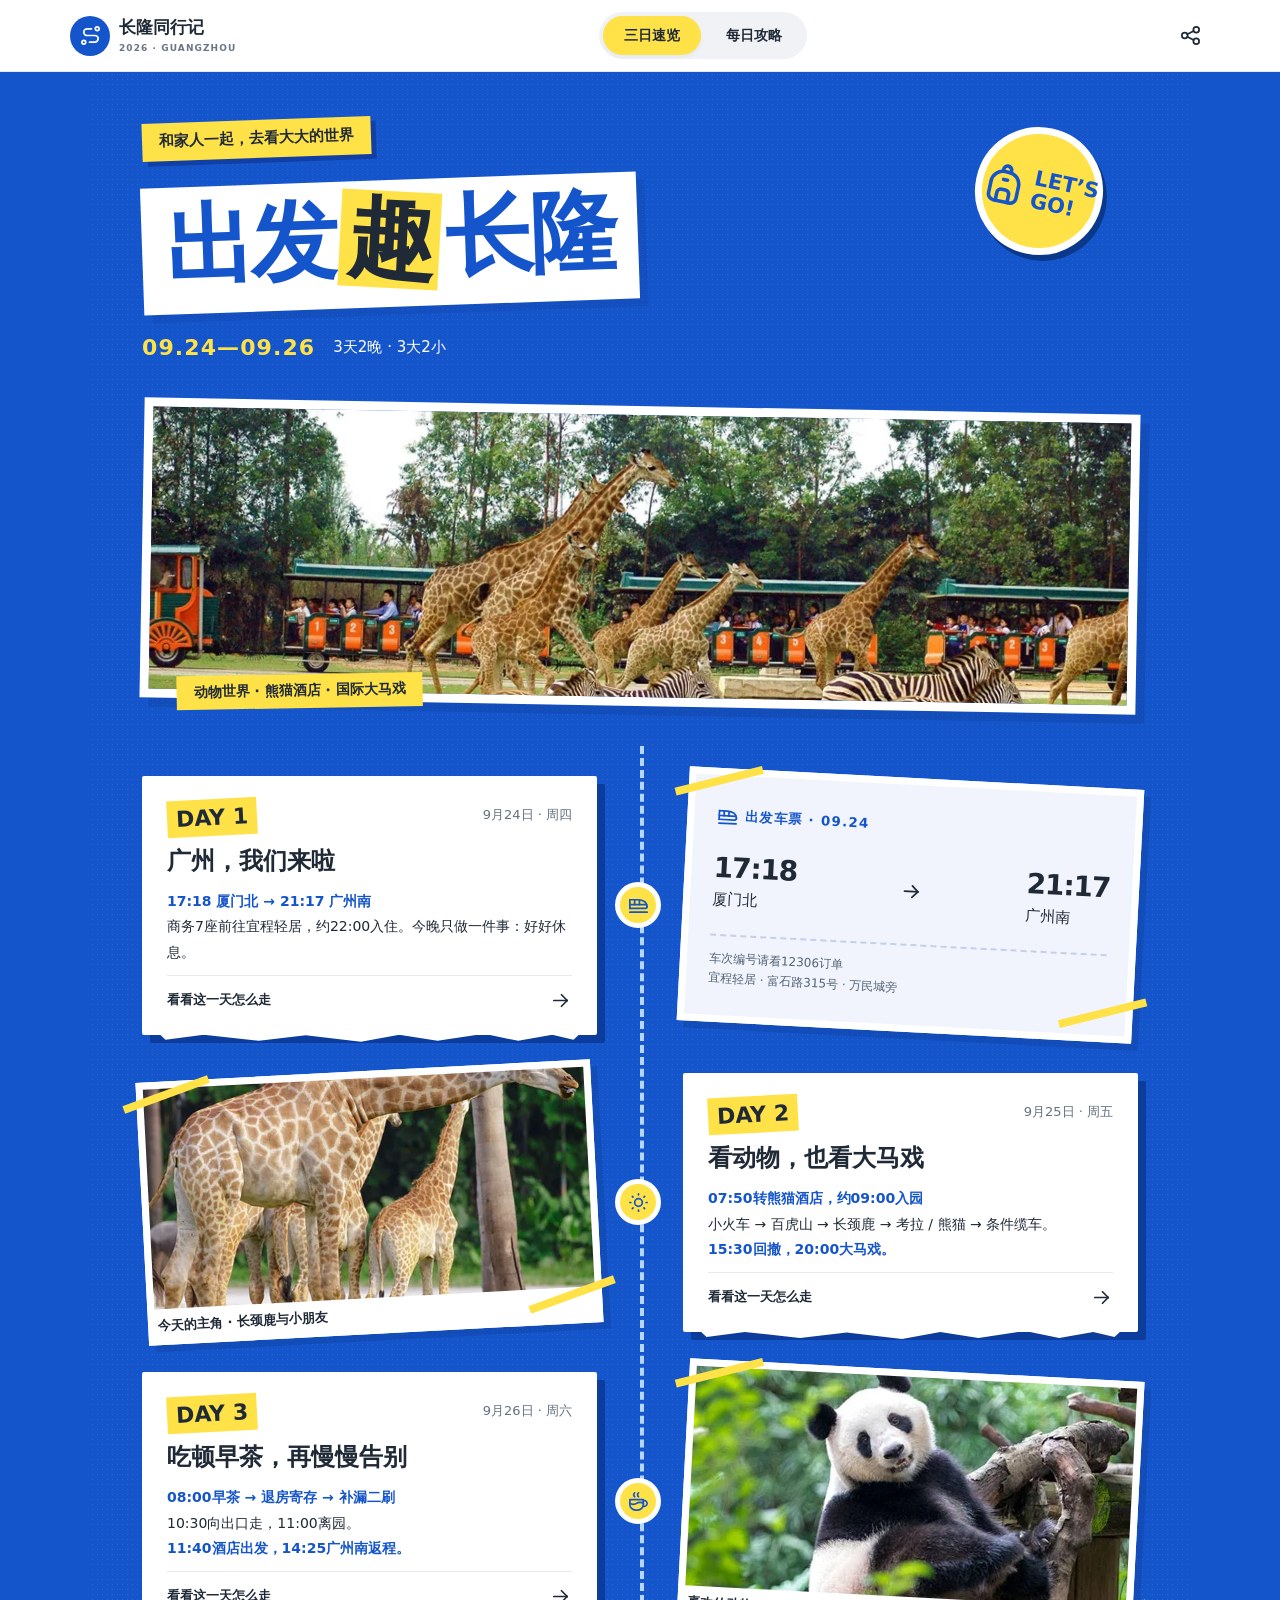
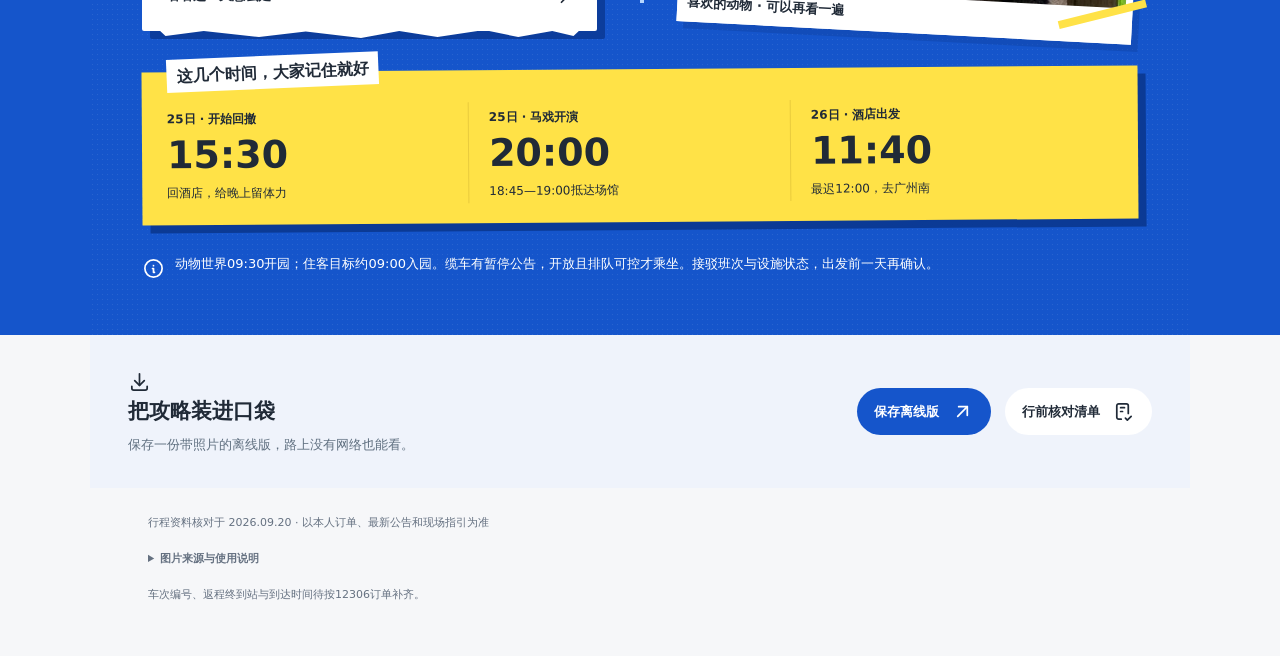
==== index.html @ e98b6d0e "Publish illustrated Chimelong family guide and offline edition" ====
<!doctype html>
<html lang="zh-CN">
<head><meta charset="utf-8"><meta name="viewport" content="width=device-width,initial-scale=1,viewport-fit=cover"><meta name="theme-color" content="#1754c7"><meta name="description" content="广州长隆亲子行，三天两晚的家庭旅行手册。三日速览、每日路线、缆车与大马戏安排。"><title>出发趣长隆 · 家庭旅行手册</title><link rel="stylesheet" href="style.css"></head>
<body>
<a class="skip" href="#content">跳到行程</a>
<header class="topbar"><a class="brand" href="#" aria-label="回到攻略首页"><span class="brand-icon" data-icon="route"></span><span>长隆同行记<small>2026 · GUANGZHOU</small></span></a><div class="mode-switch" role="tablist" aria-label="选择阅读版本"><button id="quick-tab" role="tab" aria-selected="true" aria-controls="quick" data-mode="quick">三日速览</button><button id="detail-tab" role="tab" aria-selected="false" aria-controls="detail" data-mode="detail">每日攻略</button></div><button class="icon-button share-btn" aria-label="分享攻略" data-icon="share"></button></header>
<main id="content">
<section id="quick" role="tabpanel" aria-labelledby="quick-tab">
 <div class="poster">
  <div class="poster-head"><div class="ribbon">和家人一起，去看大大的世界</div><h1>出发<span>趣</span>长隆</h1><div class="poster-meta"><b>09.24—09.26</b><span>3天2晚 · 3大2小</span></div><div class="hero-sticker"><span data-icon="backpack"></span><b>LET’S<br>GO!</b></div></div>
  <div class="photo-banner"><img src="assets/safari.webp" alt="长隆野生动物世界草原区的长颈鹿与斑马" width="1050" height="698"><span>动物世界 · 熊猫酒店 · 国际大马戏</span></div>
  <div class="journey" id="quick-days"></div>
  <div class="remember"><span class="paper-label">这几个时间，大家记住就好</span><div class="time-grid"><div><small>25日 · 开始回撤</small><b>15:30</b><p>回酒店，给晚上留体力</p></div><div><small>25日 · 马戏开演</small><b>20:00</b><p>18:45—19:00抵达场馆</p></div><div><small>26日 · 酒店出发</small><b>11:40</b><p>最迟12:00，去广州南</p></div></div></div>
  <div class="quick-note"><span data-icon="info-circle"></span><p>动物世界09:30开园；住客目标约09:00入园。缆车有暂停公告，开放且排队可控才乘坐。接驳班次与设施状态，出发前一天再确认。</p></div>
 </div>
</section>
<section id="detail" role="tabpanel" aria-labelledby="detail-tab" hidden>
 <div class="journal-cover"><img src="assets/safari.webp" alt="长隆野生动物世界草原区" width="1050" height="698"><div><span class="cover-tag">家庭旅行手册</span><h1>广州长隆，<br>和孩子慢慢玩。</h1><p>把喜欢的动物看两遍，把休息也排进行程。</p></div></div>
 <div class="journal-shell"><div class="trip-facts"><div><small>出行日期</small><b>9.24—9.26</b></div><div><small>同行人数</small><b>3大2小</b></div><div><small>旅行节奏</small><b>亲子慢游</b></div><div><small>核心体验</small><b>动物 + 马戏</b></div></div>
 <div class="journal-layout"><aside class="side-nav"><span>我们的三天</span><button data-day="0">01 · 抵达广州</button><button data-day="1">02 · 动物与马戏</button><button data-day="2">03 · 早茶与返程</button><a href="#handbook">随手查备忘</a><p>游览时间均为建议窗口，随孩子状态调整。</p></aside><div class="journal-main">
 <nav class="day-tabs" aria-label="每日行程" role="tablist"><button id="day-tab-0" role="tab" aria-controls="day-content" data-day="0" aria-selected="true">DAY 1<small>9月24日</small></button><button id="day-tab-1" role="tab" aria-controls="day-content" data-day="1" aria-selected="false">DAY 2<small>9月25日</small></button><button id="day-tab-2" role="tab" aria-controls="day-content" data-day="2" aria-selected="false">DAY 3<small>9月26日</small></button></nav>
 <article id="day-content" role="tabpanel" aria-labelledby="day-tab-0"></article>
 <section id="handbook"><h2><mark>随手查</mark>旅行备忘</h2><p class="muted">用到时点开，行程里的问题在这里找。</p><div id="note-groups"></div></section>
 </div></div></div>
</section>
<section class="travel-tools"><div><span data-icon="download"></span><h2>把攻略装进口袋</h2><p>保存一份带照片的离线版，路上没有网络也能看。</p></div><a class="download-button" href="offline.html" download="广州长隆亲子行_图文离线版.html">保存离线版 <span data-icon="arrow-up-right"></span></a><button class="checklist-button">行前核对清单 <span data-icon="checklist"></span></button></section>
</main>
<footer><p>行程资料核对于 2026.09.20 · 以本人订单、最新公告和现场指引为准</p><details><summary>图片来源与使用说明</summary><p>本页配图来自长隆官方网站，用于介绍相应目的地，并非本次旅行实拍；照片不代表设施当日开放状态。图片版权归原权利人所有。本攻略为家庭出行整理，与景区无隶属关系。</p><div id="credits"></div><p>界面图标：Tabler Icons（MIT）。<a href="https://github.com/tabler/tabler-icons" target="_blank" rel="noopener">查看图标来源</a></p></details><p>车次编号、返程终到站与到达时间待按12306订单补齐。</p></footer>
<dialog id="photo-dialog"><button class="close-dialog" aria-label="关闭照片" data-icon="x"></button><img alt=""><p></p></dialog>
<dialog id="check-dialog"><button class="close-dialog" aria-label="关闭清单" data-icon="x"></button><h2>出发前，再看一眼</h2><p class="muted">大家各自保存一份，现场少翻订单。</p><div id="check-items"></div><p class="check-progress" aria-live="polite"></p><small>勾选仅保存在当前设备；文件预览或隐私模式可能不保留。</small></dialog>
<div id="toast" role="status" aria-live="polite"></div><noscript><p>此图文版需要启用JavaScript显示时间轴。你也可以使用已经提供的PDF版攻略。</p></noscript>
<script src="icons.js"></script><script src="itinerary.js"></script><script src="app.js"></script>
</body></html>
---- style.css ----
/* Inspired by the supplied travel poster and travel-journal references.
   Poster: cobalt / yellow / paper. Journal: white / ink / yellow marker.
   Motion 2, density 4. Cards 18px; controls pills; poster paper stays square. */
:root{--blue:#1555cb;--deep:#103f9f;--yellow:#ffe247;--ink:#202a37;--muted:#657181;--line:#e8ebee;--green:#24846b;--nav:72px;color-scheme:light}*{box-sizing:border-box}html{scroll-behavior:smooth;scroll-padding-top:150px}body{margin:0;background:#f6f7f9;color:var(--ink);font-family:system-ui,-apple-system,"PingFang SC","Microsoft YaHei",sans-serif;line-height:1.7}button,a{-webkit-tap-highlight-color:transparent}button,input{font:inherit}button,a,summary{touch-action:manipulation}button{cursor:pointer}button:active{transform:scale(.98)}a{color:inherit}img{display:block;max-width:100%;object-fit:cover}.icon{width:23px;height:23px;flex-shrink:0;vertical-align:middle;stroke-width:1.8}button{color:inherit}button:focus-visible,a:focus-visible,summary:focus-visible{outline:3px solid #ee9710;outline-offset:4px}[hidden]{display:none!important}.skip{position:fixed;top:-60px;left:15px;background:white;padding:10px;z-index:100}.skip:focus{top:8px}.topbar{height:var(--nav);background:#fff;display:flex;align-items:center;justify-content:space-between;padding:0 max(24px,calc((100vw - 1140px)/2));gap:20px;position:sticky;top:0;z-index:20;border-bottom:1px solid var(--line)}.brand{display:flex;align-items:center;gap:9px;text-decoration:none;font-size:17px;font-weight:850;line-height:1.25;white-space:nowrap}.brand small{display:block;font-size:9px;color:#697687;letter-spacing:.12em;margin-top:5px}.brand-icon{width:40px;height:40px;display:grid;place-items:center;color:white;background:var(--blue);border-radius:50%}.mode-switch{display:flex;background:#f0f2f5;border-radius:30px;padding:4px;gap:4px}.mode-switch button{border:0;background:transparent;padding:8px 21px;font-weight:750;font-size:14px;border-radius:25px;white-space:nowrap}.mode-switch button[aria-selected=true]{background:var(--yellow);box-shadow:0 2px 4px #1829480d}.icon-button{height:40px;width:40px;border:0;background:transparent;border-radius:50%;display:grid;place-items:center}.icon-button:hover{background:#f1f3f7}#quick{background:var(--blue);overflow:hidden}.poster{max-width:1100px;margin:auto;padding:48px 52px 55px;background-color:var(--blue);background-image:radial-gradient(#ffffff16 .7px,transparent .7px);background-size:5px 5px}.poster-head{position:relative;padding-bottom:36px}.ribbon{display:table;font-size:15px;font-weight:850;background:var(--yellow);padding:6px 17px;transform:rotate(-2deg);margin-bottom:22px;box-shadow:5px 5px 0 #113fa5}.poster h1{display:table;position:relative;font-size:clamp(44px,7.5vw,88px);font-weight:950;letter-spacing:-.04em;line-height:1.35;background:#fff;color:var(--blue);padding:0 24px 8px;transform:rotate(-2deg);margin:0;box-shadow:8px 8px 0 #0e3c973d}.poster h1 span{display:inline-block;color:var(--ink);background:var(--yellow);padding:0 8px;transform:rotate(5deg);margin:0 5px;line-height:1.1}.poster-meta{display:flex;align-items:center;gap:18px;color:#fff;margin-top:23px;font-size:15px}.poster-meta b{font-size:22px;color:var(--yellow);letter-spacing:.05em}.hero-sticker{position:absolute;right:35px;top:7px;background:var(--yellow);color:var(--blue);border:7px solid white;width:128px;height:128px;transform:rotate(12deg);border-radius:50%;display:flex;align-items:center;justify-content:center;gap:4px;box-shadow:5px 5px 0 #0a388a}.hero-sticker .icon{width:48px;height:48px}.hero-sticker b{font-size:21px;line-height:1.1}.photo-banner{position:relative;border:9px solid white;transform:rotate(1deg);height:300px;box-shadow:9px 9px 0 #0e3c9755;margin:3px 0 40px}.photo-banner img{width:100%;height:100%;object-position:center 49%}.photo-banner span{position:absolute;bottom:-17px;left:28px;background:var(--yellow);font-size:14px;font-weight:800;padding:5px 17px;transform:rotate(-2deg)}.journey{position:relative;padding-top:30px}.journey:before{content:'';position:absolute;left:50%;top:0;bottom:30px;border-left:4px dashed #b6d6ff}.journey-day{display:grid;grid-template-columns:1fr 50px 1fr;position:relative;margin:0 0 36px;gap:18px;align-items:center}.journey-day:nth-child(even) .day-paper{grid-column:3}.journey-day:nth-child(even) .day-visual{grid-column:1;grid-row:1}.day-paper{grid-column:1;background:#fff;padding:23px 25px;box-shadow:8px 8px 0 #0c3d9c;border-radius:2px;position:relative}.day-paper:after{content:'';position:absolute;left:15px;right:15px;bottom:-7px;height:10px;background:white;clip-path:polygon(0 0,100% 0,98% 80%,93% 30%,85% 90%,77% 20%,66% 90%,57% 30%,48% 100%,35% 35%,24% 90%,11% 30%,2% 80%)}.day-paper h2{font-size:24px;line-height:1.3;margin:10px 0 12px}.day-label{display:inline-block;background:var(--yellow);padding:0 9px;transform:rotate(-3deg);font-weight:900;font-size:22px}.day-date{float:right;font-size:13px;padding-top:5px;color:var(--muted)}.day-paper p{font-size:14px;line-height:1.8;margin:10px 0}.day-paper strong{color:var(--blue)}.day-paper .read-day{border:0;border-top:1px solid var(--line);padding:13px 0 0;background:transparent;width:100%;text-align:left;font-size:13px;font-weight:750;display:flex;justify-content:space-between;align-items:center}.day-pin{grid-column:2;grid-row:1;background:var(--yellow);border:5px solid white;width:46px;height:46px;border-radius:50%;display:grid;place-items:center;z-index:1;color:var(--blue)}.day-visual{grid-column:3;grid-row:1;transform:rotate(3deg);position:relative}.journey-day:nth-child(even) .day-visual{transform:rotate(-3deg)}.day-visual figure{margin:0;border:7px solid white;background:white;box-shadow:7px 7px 0 #0d3d9959}.day-visual img{width:100%;height:220px}.day-visual figcaption{font-size:13px;font-weight:800;padding:6px 3px 1px}.day-visual:before,.day-visual:after{content:'';position:absolute;z-index:2;background:var(--yellow);height:8px;width:90px;top:9px;left:-15px;transform:rotate(-17deg)}.day-visual:after{top:auto;bottom:25px;left:auto;right:-15px;transform:rotate(-17deg)}.train-ticket{background:#f1f4fc;border:7px solid white;padding:26px 22px;box-shadow:7px 7px 0 #0d3d9959}.train-ticket small{font-weight:800;letter-spacing:.1em;color:var(--blue)}.ticket-stations{display:flex;justify-content:space-between;align-items:center;gap:10px;margin-top:22px}.ticket-stations div{display:flex;flex-direction:column}.ticket-stations b{font-size:28px;letter-spacing:-.04em;line-height:1.3}.ticket-stations span{font-size:15px}.ticket-bottom{border-top:2px dashed #c3d0e9;margin-top:22px;padding-top:12px;font-size:12px;color:#526274}.remember{background:var(--yellow);padding:24px 25px 20px;margin-top:35px;box-shadow:8px 8px 0 #0b3a95;transform:rotate(-.4deg)}.paper-label{display:table;background:white;padding:3px 10px;font-weight:850;margin-top:-40px;transform:rotate(-2deg)}.time-grid{display:grid;grid-template-columns:repeat(3,1fr);gap:20px;padding-top:15px}.time-grid>div{border-right:1px solid #b8982850}.time-grid>div:last-child{border:0}.time-grid small{font-size:12px;font-weight:700}.time-grid b{font-size:38px;display:block;font-variant-numeric:tabular-nums;line-height:1.3}.time-grid p{font-size:12px;margin:2px 0}.quick-note{color:white;display:flex;gap:10px;margin-top:30px}.quick-note p{margin:0;font-size:13px;line-height:1.9}.quick-note .icon{margin-top:4px}.journal-cover{height:360px;position:relative;background:#223b31;overflow:hidden}.journal-cover>img{height:100%;width:100%;object-position:center 56%;filter:brightness(.65)}.journal-cover:after{content:'';position:absolute;inset:0;background:linear-gradient(90deg,#11252299,transparent 90%)}.journal-cover>div{position:absolute;left:max(28px,calc((100vw - 1080px)/2));top:55px;z-index:1;color:white}.cover-tag{font-size:13px;border-bottom:3px solid var(--yellow);padding-bottom:4px}.journal-cover h1{font-size:44px;line-height:1.25;margin:17px 0;font-weight:850;letter-spacing:-.03em}.journal-cover p{font-size:15px}.journal-shell{max-width:1100px;margin:auto;background:white;padding:0 38px 60px}.trip-facts{display:grid;grid-template-columns:repeat(4,1fr);position:relative;margin-top:-30px;z-index:2;background:#fff;box-shadow:0 6px 28px #2437470d;border-radius:18px;padding:20px 0;border:1px solid #edf0f3}.trip-facts>div{padding:0 20px;border-right:1px solid var(--line)}.trip-facts>div:last-child{border:0}.trip-facts small{font-size:12px;color:var(--muted);display:block}.trip-facts b{font-size:16px}.journal-layout{display:grid;grid-template-columns:180px minmax(0,1fr);gap:40px;margin-top:32px}.side-nav{position:sticky;top:104px;height:fit-content;display:flex;flex-direction:column;gap:5px;padding-top:15px;font-size:14px}.side-nav>span{font-weight:850;margin:0 0 16px 12px}.side-nav button,.side-nav a{background:transparent;border:0;border-radius:10px;text-align:left;text-decoration:none;padding:9px 12px;font-size:13px}.side-nav button.active{background:#fff5c7;font-weight:800}.side-nav p{font-size:12px;color:var(--muted);padding:0 12px;line-height:1.9}.journal-main{min-width:0}.day-tabs{display:flex;gap:10px;position:sticky;top:var(--nav);z-index:10;padding:12px 0;background:#fffffffa;border-bottom:1px solid var(--line)}.day-tabs button{border:0;border-radius:12px;padding:8px 20px;font-size:14px;font-weight:850;background:#f3f4f6;display:flex;gap:9px;align-items:center;white-space:nowrap}.day-tabs small{font-size:11px;font-weight:500;color:#53616f}.day-tabs button[aria-selected=true]{background:#fff0a6}.day-intro{padding:26px 0 22px}.day-intro h2{font-size:26px;line-height:1.5;margin:0 0 10px;letter-spacing:-.025em}.day-intro p{font-size:15px;color:#536171;margin:0;line-height:1.9}mark{background:linear-gradient(transparent 61%,var(--yellow) 61%,var(--yellow) 90%,transparent 90%);color:inherit;padding:0 3px}.timeline{position:relative;padding-left:33px}.timeline:before{content:'';position:absolute;top:21px;bottom:30px;left:10px;width:2px;background:#e8eeee}.stop{position:relative;margin:0 0 24px;padding:18px 20px;border-radius:18px;border:1px solid #edf0f0;box-shadow:0 4px 18px #25383206;background:#fff}.stop-marker{position:absolute;left:-39px;top:20px;width:31px;height:31px;display:grid;place-items:center;border:4px solid white;border-radius:50%;background:var(--green);color:white}.stop-marker .icon{width:17px;height:17px;stroke-width:2}.stop-head{display:flex;justify-content:space-between;gap:10px;align-items:flex-start}.stop-head .time{font-size:12px;color:var(--green);font-weight:800;letter-spacing:.02em}.stop h3{font-size:20px;line-height:1.45;margin:4px 0 8px;font-weight:850}.map-link{font-size:11px;text-decoration:none;display:grid;justify-items:center;flex-shrink:0;gap:1px;color:#495b67;padding:5px}.map-link .icon{width:22px;height:22px}.stop>p{font-size:15px;line-height:1.9;margin:0 0 12px}.stop .hint{background:#fff8d8;color:#63551f;border-radius:10px;padding:10px 12px;font-size:12px;line-height:1.8;margin:12px 0 0}.gallery{display:grid;grid-auto-flow:column;grid-auto-columns:minmax(0,1fr);gap:7px;overflow:hidden;margin-top:13px}.photo-button{border:0;padding:0;background:#eaf0ef;border-radius:10px;overflow:hidden;position:relative;min-width:0}.photo-button img{width:100%;height:155px;transition:transform .25s}.photo-button:hover img{transform:scale(1.04)}.photo-button>span{position:absolute;bottom:5px;right:6px;background:#183129a3;color:white;border-radius:50%;width:26px;height:26px;display:grid;place-items:center}.photo-button .icon{width:15px;height:15px}.gallery.single .photo-button img{height:240px}.transfer{display:flex;align-items:center;gap:10px;color:#546674;font-size:12px;background:#f5f7f8;border-radius:12px;padding:12px 15px;margin:0 0 22px 0;position:relative}.transfer>.icon{color:var(--green)}.transfer span{display:block;line-height:1.7}.stop details{margin-top:11px;border-top:1px solid var(--line);padding-top:10px;font-size:13px}.stop summary{cursor:pointer;color:#3e5267;font-weight:700}.stop details p{font-size:13px;line-height:1.9;color:#526170;margin:10px 0 0}.inline-source{font-size:11px;margin-top:12px;display:flex;gap:10px;flex-wrap:wrap;color:#697887}.inline-source a{text-decoration:underline;text-underline-offset:3px}.day-end{display:flex;justify-content:space-between;align-items:center;border:0;background:#fff1ad;border-radius:13px;padding:15px 18px;width:100%;font-size:14px;font-weight:800;margin-bottom:30px}#handbook{padding-top:28px;scroll-margin-top:20px}#handbook h2{font-size:24px;margin:0}#handbook>.muted{font-size:14px;margin:5px 0 20px}.muted{color:var(--muted)}.note-group{border-top:1px solid var(--line);padding:17px 0}.note-group>summary{font-size:15px;font-weight:800;cursor:pointer;list-style:none;display:flex;align-items:center;justify-content:space-between}.note-group summary .summary-title{display:flex;gap:12px;align-items:center}.note-group>summary .icon{width:21px;height:21px}.note-group[open]>summary>.icon{transform:rotate(180deg)}.note-block{padding:12px 0;font-size:13px}.note-block h4{margin:0 0 6px;font-size:14px}.note-block p{margin:0;color:#526170;line-height:1.9;white-space:pre-line}.travel-tools{max-width:1100px;margin:0 auto;background:#eff3fb;display:flex;flex-wrap:wrap;align-items:center;gap:14px;padding:32px 38px}.travel-tools>div{flex:1;min-width:250px}.travel-tools>div>.icon{display:none}.travel-tools h2{font-size:21px;margin:0 0 4px}.travel-tools p{font-size:13px;color:#607080;margin:0}.download-button,.checklist-button{border:0;border-radius:25px;padding:12px 17px;display:flex;align-items:center;gap:12px;font-size:13px;font-weight:800;text-decoration:none;white-space:nowrap}.download-button{background:var(--blue);color:white}.checklist-button{background:white;color:var(--ink)}footer{max-width:1024px;margin:25px auto 50px;font-size:11px;color:#657181;padding:0 20px;line-height:1.9}footer summary{cursor:pointer;font-weight:700}footer details{padding:8px 0}footer p{margin:7px 0}#credits{display:flex;flex-wrap:wrap;gap:8px 14px}dialog{border:0;border-radius:22px;padding:28px;color:var(--ink);max-width:min(640px,calc(100vw - 28px));max-height:85dvh;box-shadow:0 15px 70px #142b4b30}dialog::backdrop{background:#172233a8;backdrop-filter:blur(3px)}.close-dialog{position:absolute;right:12px;top:12px;width:36px;height:36px;display:grid;place-items:center;background:white;border:1px solid var(--line);border-radius:50%;z-index:1}#photo-dialog{padding:0;border-radius:16px;width:840px;max-width:calc(100vw - 24px);background:#fff}#photo-dialog>img{width:100%;max-height:72dvh;object-fit:contain;background:#0d1718}#photo-dialog>p{font-size:13px;margin:13px 20px}#check-dialog h2{font-size:24px;margin:6px 35px 7px 0}#check-dialog>.muted{font-size:13px}.check-item{display:flex;gap:12px;padding:13px 0;border-bottom:1px solid var(--line);font-size:14px;align-items:flex-start}.check-item input{width:20px;height:20px;accent-color:var(--blue);flex-shrink:0;margin-top:3px}.check-item:has(:checked) span{color:#84908d;text-decoration:line-through}.check-progress{font-size:13px;font-weight:800;color:var(--green)}#check-dialog>small{font-size:11px;color:var(--muted)}#toast{position:fixed;left:50%;bottom:30px;transform:translateX(-50%);background:#202b38;color:white;border-radius:30px;padding:12px 20px;font-size:13px;z-index:100;opacity:0;pointer-events:none;transition:opacity .2s;max-width:90vw;white-space:nowrap}#toast.show{opacity:1}
@media(max-width:767px){:root{--nav:64px}.topbar{padding:0 13px;gap:9px}.brand{font-size:14px;gap:7px}.brand-icon{width:32px;height:32px}.brand-icon .icon{width:20px;height:20px}.brand small{font-size:7px;letter-spacing:.06em}.mode-switch{gap:0;padding:3px}.mode-switch button{padding:8px 12px;font-size:12px}.share-btn{width:30px;height:36px}.share-btn .icon{width:20px}.poster{padding:30px 22px 36px}.poster-head{padding-bottom:20px}.ribbon{font-size:11px;padding:5px 10px;margin-bottom:17px}.poster h1{font-size:clamp(34px,10vw,64px);padding:2px 10px 7px;max-width:100%;white-space:nowrap}.poster h1 span{margin:0 3px;padding:0 5px}.hero-sticker{width:65px;height:65px;border-width:4px;right:0;top:-6px;transform:rotate(15deg)}.hero-sticker .icon{width:26px;height:26px}.hero-sticker b{font-size:11px}.poster-meta{margin-top:19px;gap:10px;font-size:11px}.poster-meta b{font-size:16px}.photo-banner{height:190px;border-width:6px;margin:8px 0 33px}.photo-banner span{left:10px;font-size:10px;padding:4px 10px;bottom:-15px}.journey{padding-top:0}.journey:before{left:14px;top:0;bottom:20px;border-width:3px}.journey-day{display:grid;grid-template-columns:30px minmax(0,1fr);gap:0 14px;margin-bottom:31px;align-items:start}.day-paper,.journey-day:nth-child(even) .day-paper{grid-column:2;grid-row:1;padding:18px 18px 14px}.day-pin{grid-column:1;grid-row:1;left:-3px;top:20px;width:35px;height:35px;border-width:4px;position:relative}.day-pin .icon{width:18px;height:18px}.day-visual,.journey-day:nth-child(even) .day-visual{grid-column:2;grid-row:2;margin:16px 5px 0;transform:rotate(2deg)}.day-visual img{height:160px}.day-visual figure{border-width:5px}.day-visual figcaption{font-size:11px;padding:5px 3px 1px}.day-paper h2{font-size:22px;margin:10px 0}.day-label{font-size:18px}.day-date{font-size:11px;padding-top:2px}.day-paper p{font-size:13px;line-height:1.85}.day-paper .read-day{font-size:12px;padding-top:10px}.train-ticket{padding:16px 14px;border-width:5px}.train-ticket small{font-size:10px}.ticket-stations{margin-top:13px}.ticket-stations b{font-size:26px}.ticket-stations span{font-size:12px}.ticket-bottom{margin-top:14px;padding-top:9px;font-size:11px}.remember{padding:19px 16px 18px;margin-top:43px}.paper-label{font-size:13px;max-width:100%;margin-top:-35px}.time-grid{gap:10px;grid-template-columns:1fr;padding-top:11px}.time-grid>div{display:grid;grid-template-columns:1fr 90px;border-right:0;border-bottom:1px solid #b8982850;padding:8px 0}.time-grid small{font-size:12px;align-self:end}.time-grid b{grid-column:2;grid-row:1 / span 2;font-size:30px;text-align:right}.time-grid p{grid-column:1;font-size:11px}.quick-note{gap:8px;margin-top:24px}.quick-note p{font-size:11px;line-height:1.9}.quick-note .icon{width:19px;height:19px}.journal-cover{height:280px}.journal-cover>div{left:23px;top:35px}.journal-cover h1{font-size:34px;margin:15px 0}.journal-cover p{font-size:12px;margin:14px 20px 0 0}.cover-tag{font-size:11px}.journal-shell{padding:0 16px 35px}.trip-facts{margin-top:-24px;padding:15px 0;border-radius:15px}.trip-facts>div{padding:0 9px;text-align:center}.trip-facts small{font-size:10px}.trip-facts b{font-size:12px;white-space:nowrap}.journal-layout{display:block;margin-top:15px}.side-nav{display:none}.day-tabs{gap:8px;padding:10px 0;margin:0 -1px}.day-tabs button{padding:9px 11px;gap:5px;font-size:12px;flex:1;justify-content:center}.day-tabs small{font-size:9px}.day-intro{padding:23px 4px 20px}.day-intro h2{font-size:23px}.day-intro p{font-size:14px;line-height:1.9}.timeline{padding-left:27px}.timeline:before{left:8px}.stop{padding:16px 14px;border-radius:16px;margin-bottom:20px}.stop-marker{left:-33px;width:28px;height:28px;top:18px}.stop-marker .icon{width:16px;height:16px}.stop h3{font-size:18px;margin:4px 0 8px}.stop-head .time{font-size:11px}.stop>p{font-size:14px;line-height:1.9}.stop .hint{font-size:12px}.gallery{gap:5px;overflow:auto;grid-auto-columns:calc(50% - 3px);scroll-snap-type:x mandatory;padding-bottom:1px}.gallery.single{grid-auto-columns:100%}.photo-button{scroll-snap-align:start;border-radius:8px}.photo-button img{height:125px}.gallery.single .photo-button img{height:190px}.transfer{font-size:11px;padding:10px 12px;line-height:1.8}.map-link{font-size:10px;padding:3px 0 3px 6px}.map-link .icon{width:19px;height:19px}.stop details p{font-size:12px}.stop summary{font-size:12px}.day-end{font-size:13px}.travel-tools{padding:26px 22px;gap:12px}.travel-tools>div{flex-basis:100%;margin-bottom:8px}.travel-tools h2{font-size:20px}.travel-tools p{font-size:12px}.download-button,.checklist-button{padding:11px 14px;font-size:12px;gap:7px}.download-button .icon,.checklist-button .icon{width:18px;height:18px}footer{font-size:10px;margin:23px auto 30px}dialog{padding:22px}#check-dialog h2{font-size:21px}.check-item{font-size:13px}#toast{font-size:12px}}
@media(max-width:360px){.brand small{display:none}.brand-icon{display:none}.mode-switch button{padding:8px 10px}.poster{padding-inline:18px}.hero-sticker{display:none}.poster-meta{font-size:10px;gap:8px}.day-tabs button{padding-inline:8px}.trip-facts b{font-size:11px}}
@media(prefers-reduced-motion:reduce){html{scroll-behavior:auto}*,*:before,*:after{transition:none!important;animation:none!important}}@media print{.topbar,.travel-tools,footer,.side-nav,.day-tabs,.share-btn,.read-day,.day-end{display:none!important}.poster{max-width:100%}.journal-cover{height:220px}.journal-layout{display:block}.stop,.journey-day{break-inside:avoid}dialog{display:none}}
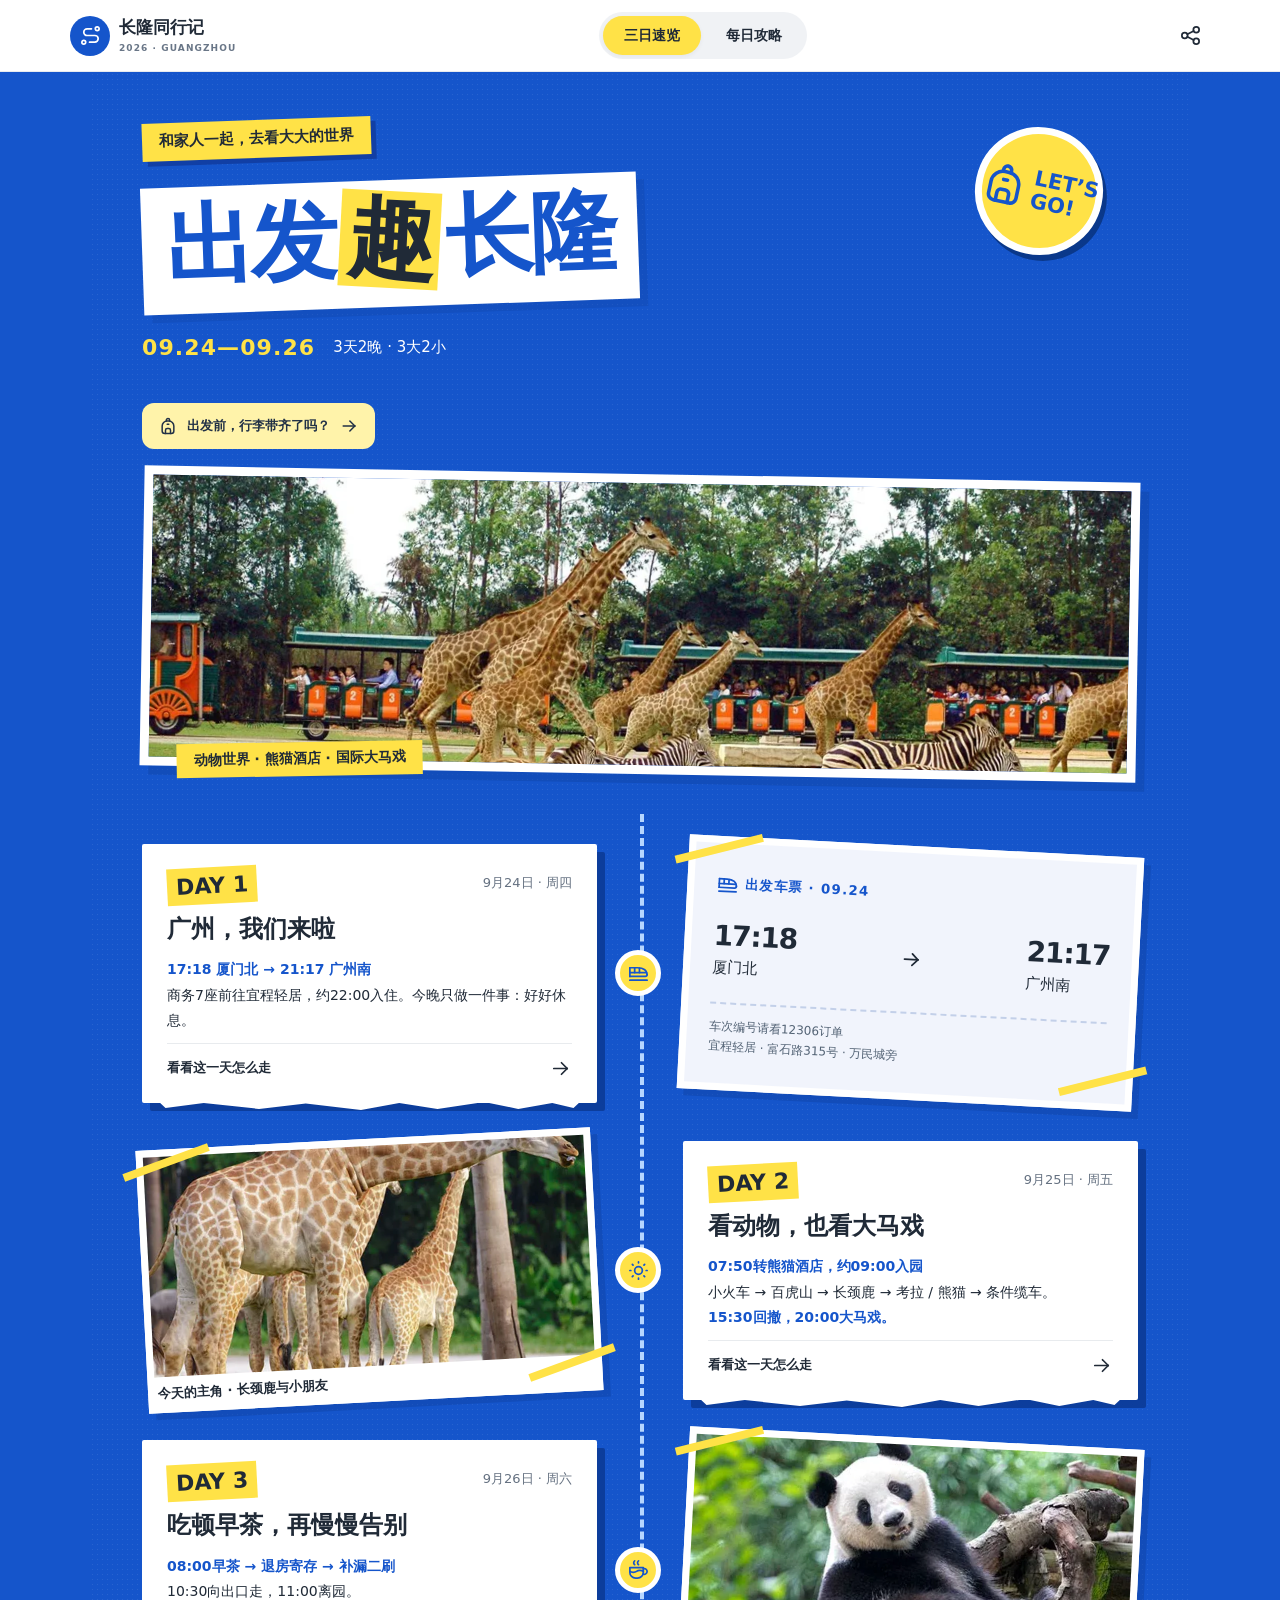
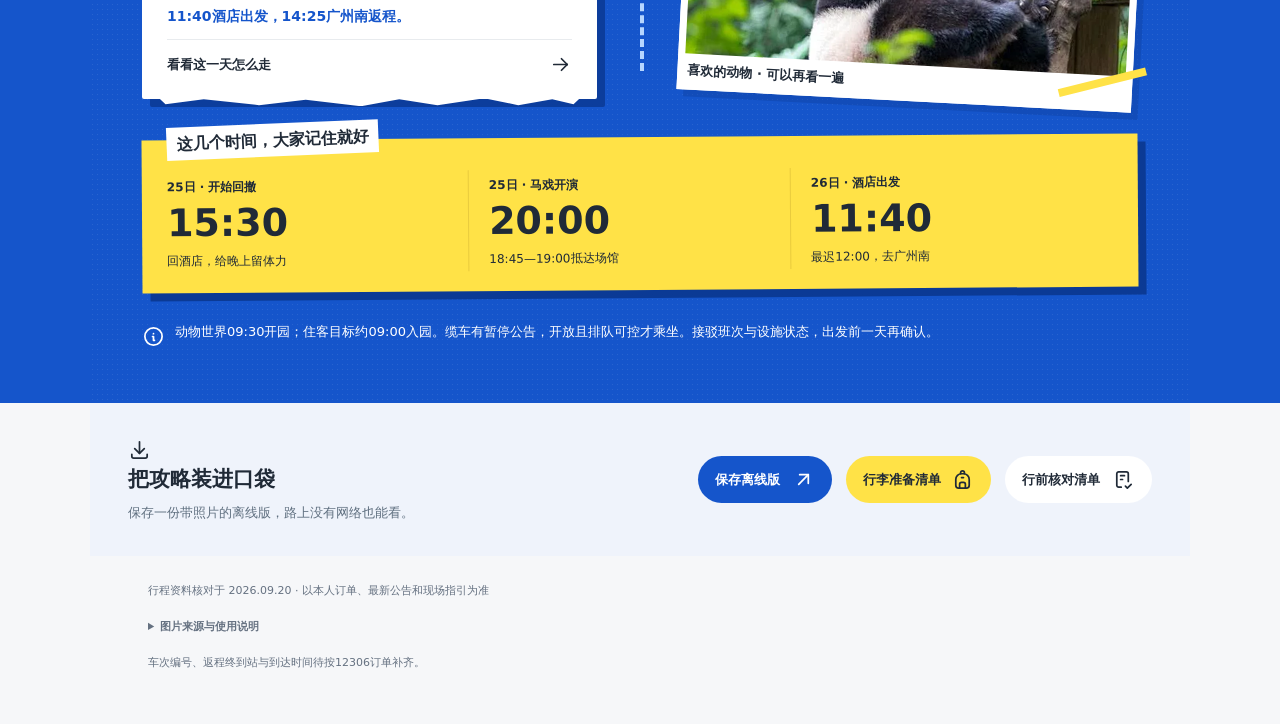
==== commit 18941217: "Add separate departure and park packing checklists" ====
--- a/index.html
+++ b/index.html
@@ -1,33 +1,38 @@
-<!doctype html>
-<html lang="zh-CN">
-<head><meta charset="utf-8"><meta name="viewport" content="width=device-width,initial-scale=1,viewport-fit=cover"><meta name="theme-color" content="#1754c7"><meta name="description" content="广州长隆亲子行，三天两晚的家庭旅行手册。三日速览、每日路线、缆车与大马戏安排。"><title>出发趣长隆 · 家庭旅行手册</title><link rel="stylesheet" href="style.css"></head>
-<body>
-<a class="skip" href="#content">跳到行程</a>
-<header class="topbar"><a class="brand" href="#" aria-label="回到攻略首页"><span class="brand-icon" data-icon="route"></span><span>长隆同行记<small>2026 · GUANGZHOU</small></span></a><div class="mode-switch" role="tablist" aria-label="选择阅读版本"><button id="quick-tab" role="tab" aria-selected="true" aria-controls="quick" data-mode="quick">三日速览</button><button id="detail-tab" role="tab" aria-selected="false" aria-controls="detail" data-mode="detail">每日攻略</button></div><button class="icon-button share-btn" aria-label="分享攻略" data-icon="share"></button></header>
-<main id="content">
-<section id="quick" role="tabpanel" aria-labelledby="quick-tab">
- <div class="poster">
-  <div class="poster-head"><div class="ribbon">和家人一起，去看大大的世界</div><h1>出发<span>趣</span>长隆</h1><div class="poster-meta"><b>09.24—09.26</b><span>3天2晚 · 3大2小</span></div><div class="hero-sticker"><span data-icon="backpack"></span><b>LET’S<br>GO!</b></div></div>
-  <div class="photo-banner"><img src="assets/safari.webp" alt="长隆野生动物世界草原区的长颈鹿与斑马" width="1050" height="698"><span>动物世界 · 熊猫酒店 · 国际大马戏</span></div>
-  <div class="journey" id="quick-days"></div>
-  <div class="remember"><span class="paper-label">这几个时间，大家记住就好</span><div class="time-grid"><div><small>25日 · 开始回撤</small><b>15:30</b><p>回酒店，给晚上留体力</p></div><div><small>25日 · 马戏开演</small><b>20:00</b><p>18:45—19:00抵达场馆</p></div><div><small>26日 · 酒店出发</small><b>11:40</b><p>最迟12:00，去广州南</p></div></div></div>
-  <div class="quick-note"><span data-icon="info-circle"></span><p>动物世界09:30开园；住客目标约09:00入园。缆车有暂停公告，开放且排队可控才乘坐。接驳班次与设施状态，出发前一天再确认。</p></div>
- </div>
-</section>
-<section id="detail" role="tabpanel" aria-labelledby="detail-tab" hidden>
- <div class="journal-cover"><img src="assets/safari.webp" alt="长隆野生动物世界草原区" width="1050" height="698"><div><span class="cover-tag">家庭旅行手册</span><h1>广州长隆，<br>和孩子慢慢玩。</h1><p>把喜欢的动物看两遍，把休息也排进行程。</p></div></div>
- <div class="journal-shell"><div class="trip-facts"><div><small>出行日期</small><b>9.24—9.26</b></div><div><small>同行人数</small><b>3大2小</b></div><div><small>旅行节奏</small><b>亲子慢游</b></div><div><small>核心体验</small><b>动物 + 马戏</b></div></div>
- <div class="journal-layout"><aside class="side-nav"><span>我们的三天</span><button data-day="0">01 · 抵达广州</button><button data-day="1">02 · 动物与马戏</button><button data-day="2">03 · 早茶与返程</button><a href="#handbook">随手查备忘</a><p>游览时间均为建议窗口，随孩子状态调整。</p></aside><div class="journal-main">
- <nav class="day-tabs" aria-label="每日行程" role="tablist"><button id="day-tab-0" role="tab" aria-controls="day-content" data-day="0" aria-selected="true">DAY 1<small>9月24日</small></button><button id="day-tab-1" role="tab" aria-controls="day-content" data-day="1" aria-selected="false">DAY 2<small>9月25日</small></button><button id="day-tab-2" role="tab" aria-controls="day-content" data-day="2" aria-selected="false">DAY 3<small>9月26日</small></button></nav>
- <article id="day-content" role="tabpanel" aria-labelledby="day-tab-0"></article>
- <section id="handbook"><h2><mark>随手查</mark>旅行备忘</h2><p class="muted">用到时点开，行程里的问题在这里找。</p><div id="note-groups"></div></section>
- </div></div></div>
-</section>
-<section class="travel-tools"><div><span data-icon="download"></span><h2>把攻略装进口袋</h2><p>保存一份带照片的离线版，路上没有网络也能看。</p></div><a class="download-button" href="offline.html" download="广州长隆亲子行_图文离线版.html">保存离线版 <span data-icon="arrow-up-right"></span></a><button class="checklist-button">行前核对清单 <span data-icon="checklist"></span></button></section>
-</main>
-<footer><p>行程资料核对于 2026.09.20 · 以本人订单、最新公告和现场指引为准</p><details><summary>图片来源与使用说明</summary><p>本页配图来自长隆官方网站，用于介绍相应目的地，并非本次旅行实拍；照片不代表设施当日开放状态。图片版权归原权利人所有。本攻略为家庭出行整理，与景区无隶属关系。</p><div id="credits"></div><p>界面图标：Tabler Icons（MIT）。<a href="https://github.com/tabler/tabler-icons" target="_blank" rel="noopener">查看图标来源</a></p></details><p>车次编号、返程终到站与到达时间待按12306订单补齐。</p></footer>
-<dialog id="photo-dialog"><button class="close-dialog" aria-label="关闭照片" data-icon="x"></button><img alt=""><p></p></dialog>
-<dialog id="check-dialog"><button class="close-dialog" aria-label="关闭清单" data-icon="x"></button><h2>出发前，再看一眼</h2><p class="muted">大家各自保存一份，现场少翻订单。</p><div id="check-items"></div><p class="check-progress" aria-live="polite"></p><small>勾选仅保存在当前设备；文件预览或隐私模式可能不保留。</small></dialog>
-<div id="toast" role="status" aria-live="polite"></div><noscript><p>此图文版需要启用JavaScript显示时间轴。你也可以使用已经提供的PDF版攻略。</p></noscript>
-<script src="icons.js"></script><script src="itinerary.js"></script><script src="app.js"></script>
-</body></html>
+<!doctype html>
+<html lang="zh-CN">
+<head><meta charset="utf-8"><meta name="viewport" content="width=device-width,initial-scale=1,viewport-fit=cover"><meta name="theme-color" content="#1754c7"><meta name="description" content="广州长隆亲子行，三天两晚的家庭旅行手册。三日速览、每日路线、缆车与大马戏安排。"><title>出发趣长隆 · 家庭旅行手册</title><link rel="stylesheet" href="style.css"></head>
+<body>
+<a class="skip" href="#content">跳到行程</a>
+<header class="topbar"><a class="brand" href="#" aria-label="回到攻略首页"><span class="brand-icon" data-icon="route"></span><span>长隆同行记<small>2026 · GUANGZHOU</small></span></a><div class="mode-switch" role="tablist" aria-label="选择阅读版本"><button id="quick-tab" role="tab" aria-selected="true" aria-controls="quick" data-mode="quick">三日速览</button><button id="detail-tab" role="tab" aria-selected="false" aria-controls="detail" data-mode="detail">每日攻略</button></div><button class="icon-button share-btn" aria-label="分享攻略" data-icon="share"></button></header>
+<main id="content">
+<section id="quick" role="tabpanel" aria-labelledby="quick-tab">
+ <div class="poster">
+  <div class="poster-head"><div class="ribbon">和家人一起，去看大大的世界</div><h1>出发<span>趣</span>长隆</h1><div class="poster-meta"><b>09.24—09.26</b><span>3天2晚 · 3大2小</span></div><div class="hero-sticker"><span data-icon="backpack"></span><b>LET’S<br>GO!</b></div></div>
+  <button class="packing-shortcut poster-packing" data-packing-open="departure"><span data-icon="backpack"></span> 出发前，行李带齐了吗？ <span data-icon="arrow-right"></span></button><div class="photo-banner"><img src="assets/safari.webp" alt="长隆野生动物世界草原区的长颈鹿与斑马" width="1050" height="698"><span>动物世界 · 熊猫酒店 · 国际大马戏</span></div>
+  <div class="journey" id="quick-days"></div>
+  <div class="remember"><span class="paper-label">这几个时间，大家记住就好</span><div class="time-grid"><div><small>25日 · 开始回撤</small><b>15:30</b><p>回酒店，给晚上留体力</p></div><div><small>25日 · 马戏开演</small><b>20:00</b><p>18:45—19:00抵达场馆</p></div><div><small>26日 · 酒店出发</small><b>11:40</b><p>最迟12:00，去广州南</p></div></div></div>
+  <div class="quick-note"><span data-icon="info-circle"></span><p>动物世界09:30开园；住客目标约09:00入园。缆车有暂停公告，开放且排队可控才乘坐。接驳班次与设施状态，出发前一天再确认。</p></div>
+ </div>
+</section>
+<section id="detail" role="tabpanel" aria-labelledby="detail-tab" hidden>
+ <div class="journal-cover"><img src="assets/safari.webp" alt="长隆野生动物世界草原区" width="1050" height="698"><div><span class="cover-tag">家庭旅行手册</span><h1>广州长隆，<br>和孩子慢慢玩。</h1><p>把喜欢的动物看两遍，把休息也排进行程。</p></div></div>
+ <div class="journal-shell"><div class="trip-facts"><div><small>出行日期</small><b>9.24—9.26</b></div><div><small>同行人数</small><b>3大2小</b></div><div><small>旅行节奏</small><b>亲子慢游</b></div><div><small>核心体验</small><b>动物 + 马戏</b></div></div>
+ <button class="packing-shortcut journal-packing" data-packing-open="park"><span data-icon="backpack"></span> 酒店轻装入园 · 带什么 / 存什么 <span data-icon="arrow-right"></span></button><div class="journal-layout"><aside class="side-nav"><span>我们的三天</span><button data-day="0">01 · 抵达广州</button><button data-day="1">02 · 动物与马戏</button><button data-day="2">03 · 早茶与返程</button><a href="#handbook">随手查备忘</a><p>游览时间均为建议窗口，随孩子状态调整。</p></aside><div class="journal-main">
+ <nav class="day-tabs" aria-label="每日行程" role="tablist"><button id="day-tab-0" role="tab" aria-controls="day-content" data-day="0" aria-selected="true">DAY 1<small>9月24日</small></button><button id="day-tab-1" role="tab" aria-controls="day-content" data-day="1" aria-selected="false">DAY 2<small>9月25日</small></button><button id="day-tab-2" role="tab" aria-controls="day-content" data-day="2" aria-selected="false">DAY 3<small>9月26日</small></button></nav>
+ <article id="day-content" role="tabpanel" aria-labelledby="day-tab-0"></article>
+ <section id="handbook"><h2><mark>随手查</mark>旅行备忘</h2><p class="muted">用到时点开，行程里的问题在这里找。</p><div id="note-groups"></div></section>
+ </div></div></div>
+</section>
+<section class="travel-tools"><div><span data-icon="download"></span><h2>把攻略装进口袋</h2><p>保存一份带照片的离线版，路上没有网络也能看。</p></div><a class="download-button" href="offline.html" download="广州长隆亲子行_图文离线版.html">保存离线版 <span data-icon="arrow-up-right"></span></a><button class="packing-button" data-packing-open="departure">行李准备清单 <span data-icon="backpack"></span></button><button class="checklist-button">行前核对清单 <span data-icon="checklist"></span></button></section>
+</main>
+<footer><p>行程资料核对于 2026.09.20 · 以本人订单、最新公告和现场指引为准</p><details><summary>图片来源与使用说明</summary><p>本页配图来自长隆官方网站，用于介绍相应目的地，并非本次旅行实拍；照片不代表设施当日开放状态。图片版权归原权利人所有。本攻略为家庭出行整理，与景区无隶属关系。</p><div id="credits"></div><p>界面图标：Tabler Icons（MIT）。<a href="https://github.com/tabler/tabler-icons" target="_blank" rel="noopener">查看图标来源</a></p></details><p>车次编号、返程终到站与到达时间待按12306订单补齐。</p></footer>
+<dialog id="photo-dialog"><button class="close-dialog" aria-label="关闭照片" data-icon="x"></button><img alt=""><p></p></dialog>
+<dialog id="check-dialog"><button class="close-dialog" aria-label="关闭清单" data-icon="x"></button><h2>出发前，再看一眼</h2><p class="muted">大家各自保存一份，现场少翻订单。</p><div id="check-items"></div><p class="check-progress" aria-live="polite"></p><small>勾选仅保存在当前设备；文件预览或隐私模式可能不保留。</small></dialog>
+<dialog id="packing-dialog" aria-labelledby="packing-title">
+<div class="packing-header"><button class="close-dialog" aria-label="关闭行李清单" data-icon="x"></button><h2 id="packing-title">行李准备清单</h2><p>带上需要的，把轻松也装进行李。</p>
+<div class="packing-tabs" role="tablist" aria-label="选择行李清单"><button id="packing-tab-departure" role="tab" aria-selected="true" aria-controls="packing-departure" data-packing-tab="departure">厦门出发前</button><button id="packing-tab-park" role="tab" aria-selected="false" aria-controls="packing-park" data-packing-tab="park" tabindex="-1">酒店轻装入园</button></div>
+<div class="packing-status"><span id="packing-progress" aria-live="polite"></span><progress id="packing-meter" aria-label="当前行李清单核对进度" value="0" max="14"></progress></div></div>
+<div class="packing-body"><section id="packing-departure" role="tabpanel" aria-labelledby="packing-tab-departure"></section><section id="packing-park" role="tabpanel" aria-labelledby="packing-tab-park" hidden></section><p class="packing-footnote">选带项按自家需要取舍，不需要的确认后也可勾选。两份清单分别保存，勾选仅保留在当前浏览器；不会同步给同行家人，文件预览或隐私模式可能不保留。</p></div></dialog>
+<div id="toast" role="status" aria-live="polite"></div><noscript><p>此图文版需要启用JavaScript显示时间轴。你也可以使用已经提供的PDF版攻略。</p></noscript>
+<script src="icons.js"></script><script src="itinerary.js"></script><script src="app.js"></script><script src="packing.js"></script>
+</body></html>
--- a/style.css
+++ b/style.css
@@ -5,3 +5,10 @@
 @media(max-width:767px){:root{--nav:64px}.topbar{padding:0 13px;gap:9px}.brand{font-size:14px;gap:7px}.brand-icon{width:32px;height:32px}.brand-icon .icon{width:20px;height:20px}.brand small{font-size:7px;letter-spacing:.06em}.mode-switch{gap:0;padding:3px}.mode-switch button{padding:8px 12px;font-size:12px}.share-btn{width:30px;height:36px}.share-btn .icon{width:20px}.poster{padding:30px 22px 36px}.poster-head{padding-bottom:20px}.ribbon{font-size:11px;padding:5px 10px;margin-bottom:17px}.poster h1{font-size:clamp(34px,10vw,64px);padding:2px 10px 7px;max-width:100%;white-space:nowrap}.poster h1 span{margin:0 3px;padding:0 5px}.hero-sticker{width:65px;height:65px;border-width:4px;right:0;top:-6px;transform:rotate(15deg)}.hero-sticker .icon{width:26px;height:26px}.hero-sticker b{font-size:11px}.poster-meta{margin-top:19px;gap:10px;font-size:11px}.poster-meta b{font-size:16px}.photo-banner{height:190px;border-width:6px;margin:8px 0 33px}.photo-banner span{left:10px;font-size:10px;padding:4px 10px;bottom:-15px}.journey{padding-top:0}.journey:before{left:14px;top:0;bottom:20px;border-width:3px}.journey-day{display:grid;grid-template-columns:30px minmax(0,1fr);gap:0 14px;margin-bottom:31px;align-items:start}.day-paper,.journey-day:nth-child(even) .day-paper{grid-column:2;grid-row:1;padding:18px 18px 14px}.day-pin{grid-column:1;grid-row:1;left:-3px;top:20px;width:35px;height:35px;border-width:4px;position:relative}.day-pin .icon{width:18px;height:18px}.day-visual,.journey-day:nth-child(even) .day-visual{grid-column:2;grid-row:2;margin:16px 5px 0;transform:rotate(2deg)}.day-visual img{height:160px}.day-visual figure{border-width:5px}.day-visual figcaption{font-size:11px;padding:5px 3px 1px}.day-paper h2{font-size:22px;margin:10px 0}.day-label{font-size:18px}.day-date{font-size:11px;padding-top:2px}.day-paper p{font-size:13px;line-height:1.85}.day-paper .read-day{font-size:12px;padding-top:10px}.train-ticket{padding:16px 14px;border-width:5px}.train-ticket small{font-size:10px}.ticket-stations{margin-top:13px}.ticket-stations b{font-size:26px}.ticket-stations span{font-size:12px}.ticket-bottom{margin-top:14px;padding-top:9px;font-size:11px}.remember{padding:19px 16px 18px;margin-top:43px}.paper-label{font-size:13px;max-width:100%;margin-top:-35px}.time-grid{gap:10px;grid-template-columns:1fr;padding-top:11px}.time-grid>div{display:grid;grid-template-columns:1fr 90px;border-right:0;border-bottom:1px solid #b8982850;padding:8px 0}.time-grid small{font-size:12px;align-self:end}.time-grid b{grid-column:2;grid-row:1 / span 2;font-size:30px;text-align:right}.time-grid p{grid-column:1;font-size:11px}.quick-note{gap:8px;margin-top:24px}.quick-note p{font-size:11px;line-height:1.9}.quick-note .icon{width:19px;height:19px}.journal-cover{height:280px}.journal-cover>div{left:23px;top:35px}.journal-cover h1{font-size:34px;margin:15px 0}.journal-cover p{font-size:12px;margin:14px 20px 0 0}.cover-tag{font-size:11px}.journal-shell{padding:0 16px 35px}.trip-facts{margin-top:-24px;padding:15px 0;border-radius:15px}.trip-facts>div{padding:0 9px;text-align:center}.trip-facts small{font-size:10px}.trip-facts b{font-size:12px;white-space:nowrap}.journal-layout{display:block;margin-top:15px}.side-nav{display:none}.day-tabs{gap:8px;padding:10px 0;margin:0 -1px}.day-tabs button{padding:9px 11px;gap:5px;font-size:12px;flex:1;justify-content:center}.day-tabs small{font-size:9px}.day-intro{padding:23px 4px 20px}.day-intro h2{font-size:23px}.day-intro p{font-size:14px;line-height:1.9}.timeline{padding-left:27px}.timeline:before{left:8px}.stop{padding:16px 14px;border-radius:16px;margin-bottom:20px}.stop-marker{left:-33px;width:28px;height:28px;top:18px}.stop-marker .icon{width:16px;height:16px}.stop h3{font-size:18px;margin:4px 0 8px}.stop-head .time{font-size:11px}.stop>p{font-size:14px;line-height:1.9}.stop .hint{font-size:12px}.gallery{gap:5px;overflow:auto;grid-auto-columns:calc(50% - 3px);scroll-snap-type:x mandatory;padding-bottom:1px}.gallery.single{grid-auto-columns:100%}.photo-button{scroll-snap-align:start;border-radius:8px}.photo-button img{height:125px}.gallery.single .photo-button img{height:190px}.transfer{font-size:11px;padding:10px 12px;line-height:1.8}.map-link{font-size:10px;padding:3px 0 3px 6px}.map-link .icon{width:19px;height:19px}.stop details p{font-size:12px}.stop summary{font-size:12px}.day-end{font-size:13px}.travel-tools{padding:26px 22px;gap:12px}.travel-tools>div{flex-basis:100%;margin-bottom:8px}.travel-tools h2{font-size:20px}.travel-tools p{font-size:12px}.download-button,.checklist-button{padding:11px 14px;font-size:12px;gap:7px}.download-button .icon,.checklist-button .icon{width:18px;height:18px}footer{font-size:10px;margin:23px auto 30px}dialog{padding:22px}#check-dialog h2{font-size:21px}.check-item{font-size:13px}#toast{font-size:12px}}
 @media(max-width:360px){.brand small{display:none}.brand-icon{display:none}.mode-switch button{padding:8px 10px}.poster{padding-inline:18px}.hero-sticker{display:none}.poster-meta{font-size:10px;gap:8px}.day-tabs button{padding-inline:8px}.trip-facts b{font-size:11px}}
 @media(prefers-reduced-motion:reduce){html{scroll-behavior:auto}*,*:before,*:after{transition:none!important;animation:none!important}}@media print{.topbar,.travel-tools,footer,.side-nav,.day-tabs,.share-btn,.read-day,.day-end{display:none!important}.poster{max-width:100%}.journal-cover{height:220px}.journal-layout{display:block}.stop,.journey-day{break-inside:avoid}dialog{display:none}}
+
+/* Packing lists: two independently saved checklists. */
+.packing-button{border:0;border-radius:25px;padding:12px 17px;display:flex;align-items:center;gap:10px;font-size:13px;font-weight:800;background:var(--yellow);white-space:nowrap}
+.packing-shortcut{display:flex;align-items:center;gap:9px;border:0;border-radius:12px;padding:12px 16px;font-size:13px;font-weight:750;text-align:left}.packing-shortcut>.icon:last-child{margin-left:auto}.poster-packing{background:#fff3aa;color:#223146;margin:0 0 25px}.journal-packing{width:100%;margin:25px 0 0;background:#fff8db}.packing-shortcut .icon{width:20px;height:20px}
+#packing-dialog{padding:0;width:600px;overscroll-behavior:contain}.packing-header{position:sticky;top:0;z-index:3;background:#fff;padding:25px 26px 15px;border-bottom:1px solid var(--line)}.packing-header h2{font-size:24px;margin:0 36px 3px 0}.packing-header>p{font-size:13px;color:var(--muted);margin:0 0 16px}.packing-tabs{display:flex;gap:8px}.packing-tabs button{flex:1;border:0;border-radius:12px;padding:11px 8px;font-size:14px;font-weight:750;background:#f2f4f6}.packing-tabs button[aria-selected=true]{background:#fff0a6}.packing-status{display:flex;gap:15px;align-items:center;margin-top:13px;font-size:12px;color:var(--green);font-weight:750}.packing-status progress{flex:1;width:80px;height:6px;accent-color:var(--green);border:0;border-radius:5px;overflow:hidden}.packing-status progress::-webkit-progress-bar{background:#edf1ee}.packing-status progress::-webkit-progress-value{background:var(--green)}.packing-body{padding:0 26px 24px}.packing-intro{font-size:13px;color:var(--muted);line-height:1.9;margin:18px 0 22px}.packing-group{border:0;padding:0;margin:0 0 24px;min-width:0}.packing-group legend{font-size:15px;font-weight:800;color:var(--blue);padding:0 0 3px}.packing-item{cursor:pointer}.packing-item b{font-weight:700;font-size:14px;display:block}.packing-item small{display:block;font-size:12px;line-height:1.8;margin-top:4px;color:var(--muted)}.packing-note{padding:13px 15px;background:#fff8db;border-radius:12px;font-size:13px;line-height:1.9}.packing-source{font-size:12px;color:var(--blue)}.packing-footnote{font-size:11px;color:var(--muted);line-height:1.8;margin-top:20px}
+@media(max-width:767px){.travel-tools>div{min-width:0}.packing-button{font-size:12px;padding:11px 14px}.packing-header{padding:20px 18px 13px}.packing-body{padding:0 18px 20px}.packing-header h2{font-size:21px}.packing-tabs button{font-size:13px}.packing-shortcut{font-size:12px;padding:11px 12px}.poster-packing{width:100%;margin-bottom:23px}}
+@media print{.packing-shortcut{display:none!important}}
